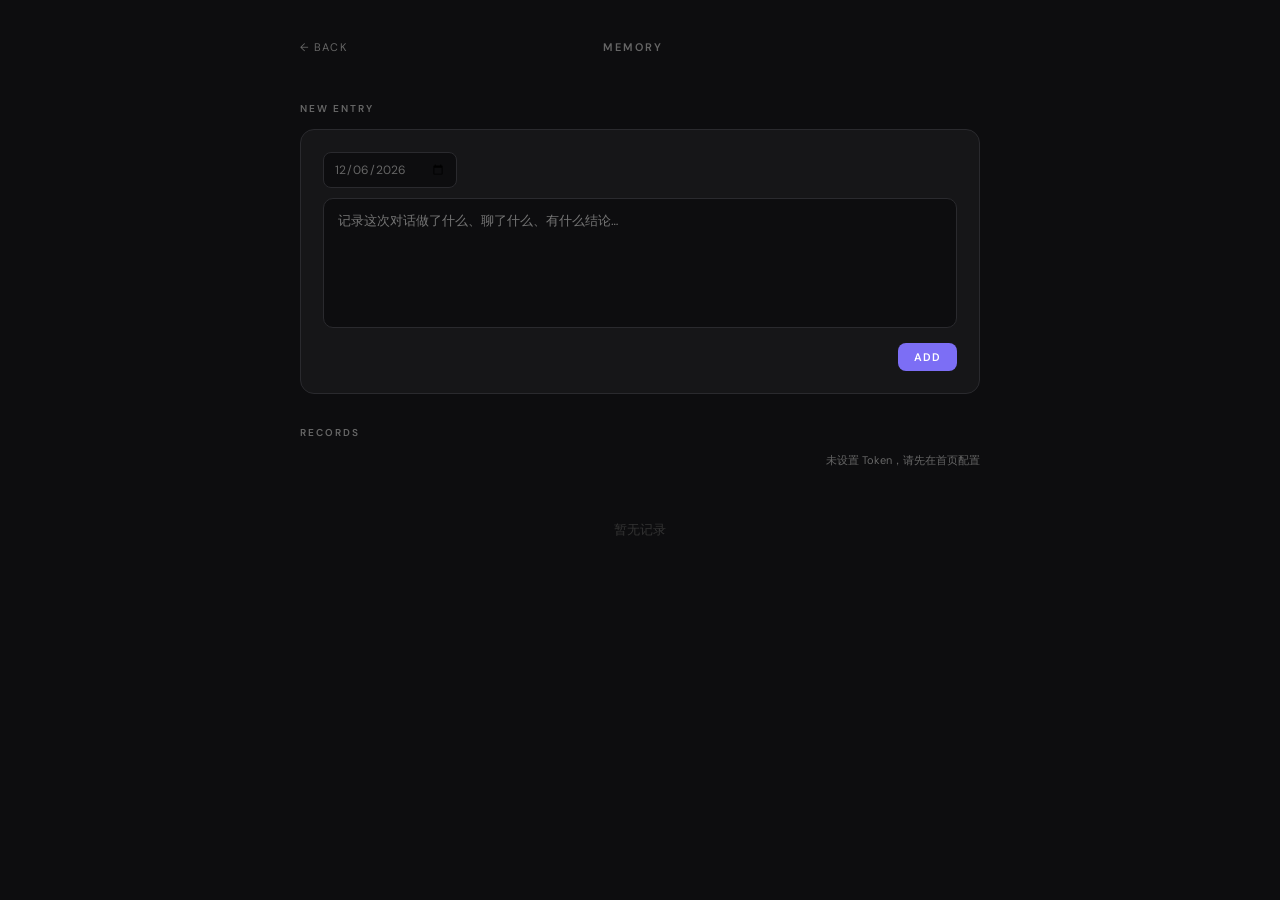
==== memory.html @ 28729602 "add memory.html" ====
<!DOCTYPE html>
<html lang="zh">
<head>
<meta charset="UTF-8">
<meta name="viewport" content="width=device-width, initial-scale=1.0">
<title>MEMORY — Context Handoff</title>
<link href="https://fonts.googleapis.com/css2?family=DM+Sans:wght@300;400;500;600&display=swap" rel="stylesheet">
<style>
  *, *::before, *::after { box-sizing: border-box; margin: 0; padding: 0; }
  :root {
    --bg: #0d0d0f; --surface: #161618; --surface2: #1e1e21;
    --border: #2a2a2e; --text: #e8e8ea; --muted: #666;
    --accent: #7c6ef5; --accent-dim: rgba(124,110,245,0.12);
    --green: #4ade80; --red: #f87171;
  }
  body { font-family: 'DM Sans', sans-serif; background: var(--bg); color: var(--text); min-height: 100vh; padding: 40px 24px; }
  .header { max-width: 680px; margin: 0 auto 48px; display: flex; justify-content: space-between; align-items: center; }
  .back { font-size: 11px; color: var(--muted); text-decoration: none; letter-spacing: 0.1em; }
  .back:hover { color: var(--text); }
  .page-title { font-size: 11px; font-weight: 600; letter-spacing: 0.18em; color: var(--muted); text-transform: uppercase; }
  .save-btn { background: var(--accent); color: #fff; border: none; border-radius: 8px; padding: 7px 16px; font-size: 11px; font-weight: 600; letter-spacing: 0.1em; text-transform: uppercase; cursor: pointer; font-family: inherit; transition: opacity 0.15s; }
  .save-btn:hover { opacity: 0.85; }
  .save-btn.success { background: var(--green); color: #000; }
  .save-btn:disabled { opacity: 0.4; cursor: not-allowed; }
  .main { max-width: 680px; margin: 0 auto; }
  .label { font-size: 10px; font-weight: 600; letter-spacing: 0.2em; color: var(--muted); text-transform: uppercase; margin-bottom: 14px; }
  .add-panel { background: var(--surface); border: 1px solid var(--border); border-radius: 14px; padding: 22px; margin-bottom: 32px; }
  .add-row { display: flex; gap: 8px; margin-bottom: 10px; align-items: center; }
  .date-input { background: var(--bg); border: 1px solid var(--border); border-radius: 8px; padding: 8px 10px; color: var(--muted); font-size: 12px; font-family: inherit; outline: none; }
  .date-input:focus { border-color: var(--accent); }
  textarea { width: 100%; background: var(--bg); border: 1px solid var(--border); border-radius: 10px; padding: 12px 14px; color: var(--text); font-size: 13px; font-family: inherit; outline: none; resize: none; line-height: 1.6; transition: border-color 0.15s; }
  textarea:focus { border-color: var(--accent); }
  .add-footer { display: flex; justify-content: flex-end; margin-top: 10px; }
  .entries { display: flex; flex-direction: column; gap: 10px; }
  .entry { background: var(--surface); border: 1px solid var(--border); border-radius: 12px; padding: 18px 20px; }
  .entry-header { display: flex; justify-content: space-between; align-items: center; margin-bottom: 10px; }
  .entry-date { font-size: 10px; font-weight: 600; letter-spacing: 0.14em; color: var(--accent); text-transform: uppercase; }
  .del-btn { background: none; border: none; color: var(--muted); font-size: 14px; cursor: pointer; padding: 0; line-height: 1; opacity: 0; transition: opacity 0.15s, color 0.15s; }
  .entry:hover .del-btn { opacity: 1; }
  .del-btn:hover { color: var(--red); }
  .entry-text { font-size: 13px; color: var(--muted); line-height: 1.7; white-space: pre-wrap; }
  .empty { font-size: 13px; color: #333; text-align: center; padding: 40px 0; }
  .sync-status { font-size: 11px; color: var(--muted); text-align: right; margin-bottom: 12px; min-height: 16px; }
</style>
</head>
<body>
<div class="header">
  <a class="back" href="index.html">← BACK</a>
  <div class="page-title">Memory</div>
  <div style="width:60px"></div>
</div>
<div class="main">
  <div class="label">New Entry</div>
  <div class="add-panel">
    <div class="add-row">
      <input class="date-input" type="date" id="entryDate">
    </div>
    <textarea id="entryText" rows="5" placeholder="记录这次对话做了什么、聊了什么、有什么结论…"></textarea>
    <div class="add-footer">
      <button class="save-btn" id="addBtn" onclick="addEntry()">ADD</button>
    </div>
  </div>

  <div class="label">Records</div>
  <div class="sync-status" id="syncStatus"></div>
  <div class="entries" id="entriesList"><div class="empty">暂无记录</div></div>
</div>

<script>
const OWNER = 'webkit1005-collab';
const REPO = 'context-handoff';
const API = 'https://api.github.com';
const PATH = 'data/memories.json';

function getToken() { return localStorage.getItem('ch_token'); }
function status(msg) { document.getElementById('syncStatus').textContent = msg; }

let memories = [];
let fileSha = null;

const today = new Date().toISOString().slice(0,10);
document.getElementById('entryDate').value = today;

async function load() {
  const t = getToken();
  if (!t) { status('未设置 Token，请先在首页配置'); return; }
  status('加载中…');
  try {
    const r = await fetch(`${API}/repos/${OWNER}/${REPO}/contents/${PATH}`, {
      headers: { Authorization: `token ${t}` }
    });
    if (r.status === 404) { memories = []; fileSha = null; status(''); render(); return; }
    if (!r.ok) throw new Error();
    const j = await r.json();
    fileSha = j.sha;
    memories = JSON.parse(atob(j.content.replace(/\n/g,'')));
    status('');
    render();
  } catch { status('加载失败'); }
}

async function persist(msg) {
  const t = getToken();
  if (!t) return false;
  const body = { message: msg, content: btoa(unescape(encodeURIComponent(JSON.stringify(memories, null, 2)))) };
  if (fileSha) body.sha = fileSha;
  const r = await fetch(`${API}/repos/${OWNER}/${REPO}/contents/${PATH}`, {
    method: 'PUT',
    headers: { Authorization: `token ${t}`, 'Content-Type': 'application/json' },
    body: JSON.stringify(body)
  });
  if (r.ok) { const j = await r.json(); fileSha = j.content.sha; return true; }
  return false;
}

async function addEntry() {
  const text = document.getElementById('entryText').value.trim();
  const date = document.getElementById('entryDate').value;
  if (!text) return;
  const btn = document.getElementById('addBtn');
  btn.disabled = true; btn.textContent = '…';
  memories.unshift({ id: Date.now(), date, summary: text });
  status('保存中…');
  const ok = await persist('add memory entry');
  if (ok) {
    document.getElementById('entryText').value = '';
    document.getElementById('entryDate').value = today;
    status('');
    btn.textContent = 'ADDED'; btn.classList.add('success');
    setTimeout(() => { btn.textContent = 'ADD'; btn.classList.remove('success'); btn.disabled = false; }, 1200);
    render();
  } else {
    memories.shift();
    status('保存失败');
    btn.textContent = 'ADD'; btn.disabled = false;
  }
}

async function deleteEntry(id) {
  const idx = memories.findIndex(m => m.id === id);
  if (idx === -1) return;
  const removed = memories.splice(idx, 1)[0];
  status('删除中…');
  const ok = await persist('delete memory entry');
  if (ok) { status(''); render(); }
  else { memories.splice(idx, 0, removed); status('删除失败'); render(); }
}

function render() {
  const el = document.getElementById('entriesList');
  if (!memories.length) { el.innerHTML = '<div class="empty">暂无记录</div>'; return; }
  el.innerHTML = memories.map(m => `
    <div class="entry">
      <div class="entry-header">
        <div class="entry-date">${m.date}</div>
        <button class="del-btn" onclick="deleteEntry(${m.id})">×</button>
      </div>
      <div class="entry-text">${m.summary.replace(/</g,'&lt;')}</div>
    </div>`).join('');
}

load();
</script>
</body>
</html>
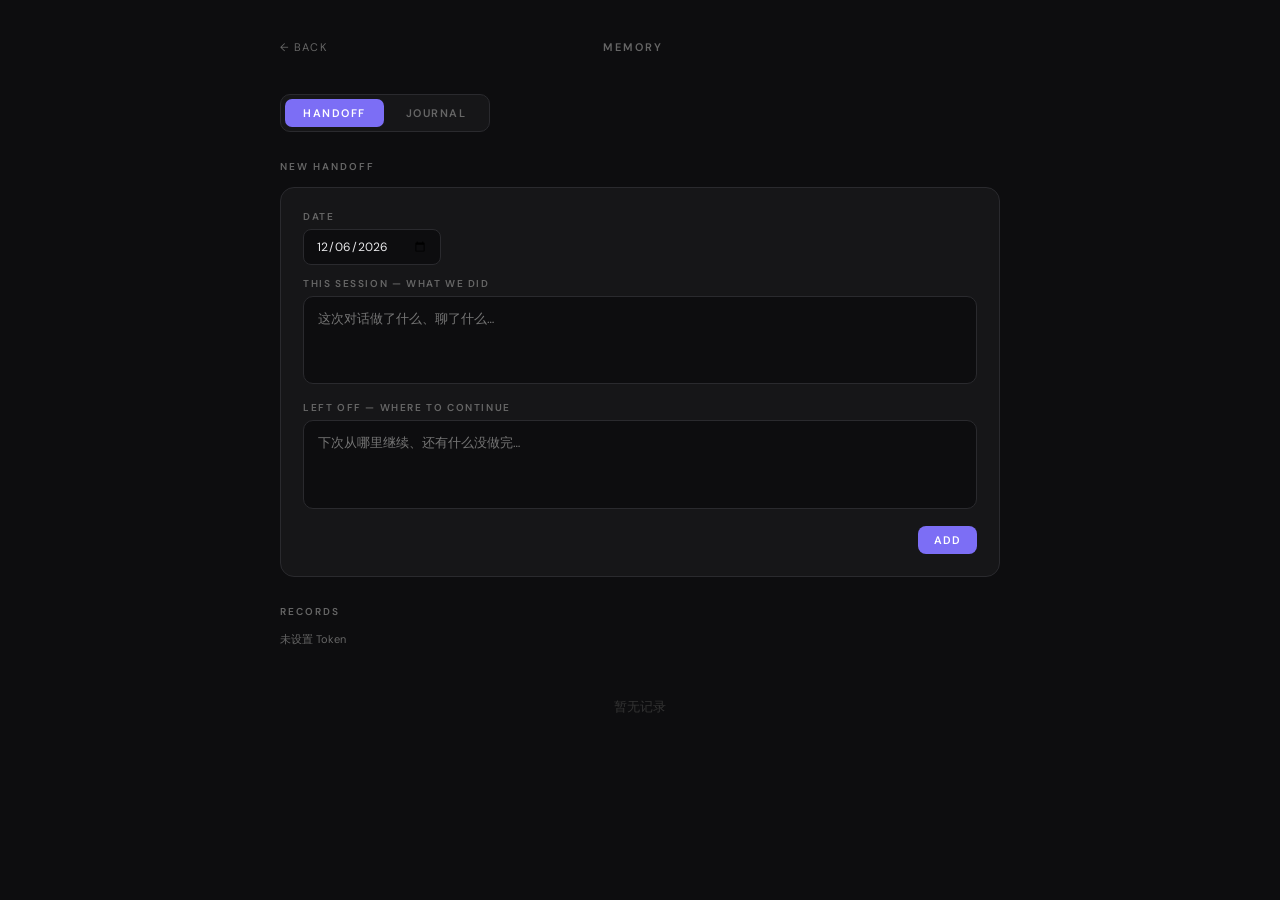
==== commit 6daa5890: "update memory.html: handoff + journal tabs" ====
--- a/memory.html
+++ b/memory.html
@@ -14,33 +14,47 @@
     --green: #4ade80; --red: #f87171;
   }
   body { font-family: 'DM Sans', sans-serif; background: var(--bg); color: var(--text); min-height: 100vh; padding: 40px 24px; }
-  .header { max-width: 680px; margin: 0 auto 48px; display: flex; justify-content: space-between; align-items: center; }
+  .header { max-width: 720px; margin: 0 auto 40px; display: flex; justify-content: space-between; align-items: center; }
   .back { font-size: 11px; color: var(--muted); text-decoration: none; letter-spacing: 0.1em; }
   .back:hover { color: var(--text); }
   .page-title { font-size: 11px; font-weight: 600; letter-spacing: 0.18em; color: var(--muted); text-transform: uppercase; }
-  .save-btn { background: var(--accent); color: #fff; border: none; border-radius: 8px; padding: 7px 16px; font-size: 11px; font-weight: 600; letter-spacing: 0.1em; text-transform: uppercase; cursor: pointer; font-family: inherit; transition: opacity 0.15s; }
-  .save-btn:hover { opacity: 0.85; }
-  .save-btn.success { background: var(--green); color: #000; }
-  .save-btn:disabled { opacity: 0.4; cursor: not-allowed; }
-  .main { max-width: 680px; margin: 0 auto; }
+  .main { max-width: 720px; margin: 0 auto; }
+
+  .tabs { display: flex; gap: 4px; margin-bottom: 28px; background: var(--surface); border: 1px solid var(--border); border-radius: 10px; padding: 4px; width: fit-content; }
+  .tab-btn { font-size: 11px; font-weight: 600; letter-spacing: 0.14em; text-transform: uppercase; padding: 7px 18px; border-radius: 7px; border: none; background: transparent; color: var(--muted); cursor: pointer; font-family: inherit; transition: all 0.15s; }
+  .tab-btn.active { background: var(--accent); color: #fff; }
+  .tab-btn:not(.active):hover { color: var(--text); }
+
+  .tab-panel { display: none; }
+  .tab-panel.active { display: block; }
+
   .label { font-size: 10px; font-weight: 600; letter-spacing: 0.2em; color: var(--muted); text-transform: uppercase; margin-bottom: 14px; }
-  .add-panel { background: var(--surface); border: 1px solid var(--border); border-radius: 14px; padding: 22px; margin-bottom: 32px; }
-  .add-row { display: flex; gap: 8px; margin-bottom: 10px; align-items: center; }
-  .date-input { background: var(--bg); border: 1px solid var(--border); border-radius: 8px; padding: 8px 10px; color: var(--muted); font-size: 12px; font-family: inherit; outline: none; }
-  .date-input:focus { border-color: var(--accent); }
+  .add-panel { background: var(--surface); border: 1px solid var(--border); border-radius: 14px; padding: 22px; margin-bottom: 28px; }
+  .field { margin-bottom: 12px; }
+  .field-label { font-size: 10px; font-weight: 600; letter-spacing: 0.16em; text-transform: uppercase; color: var(--muted); margin-bottom: 6px; display: block; }
+  input[type=date], input[type=text] { background: var(--bg); border: 1px solid var(--border); border-radius: 8px; padding: 8px 12px; color: var(--text); font-size: 12px; font-family: inherit; outline: none; transition: border-color 0.15s; }
+  input[type=date]:focus, input[type=text]:focus { border-color: var(--accent); }
   textarea { width: 100%; background: var(--bg); border: 1px solid var(--border); border-radius: 10px; padding: 12px 14px; color: var(--text); font-size: 13px; font-family: inherit; outline: none; resize: none; line-height: 1.6; transition: border-color 0.15s; }
   textarea:focus { border-color: var(--accent); }
-  .add-footer { display: flex; justify-content: flex-end; margin-top: 10px; }
+  .add-footer { display: flex; justify-content: flex-end; margin-top: 12px; }
+  .btn { background: var(--accent); color: #fff; border: none; border-radius: 8px; padding: 7px 16px; font-size: 11px; font-weight: 600; letter-spacing: 0.1em; text-transform: uppercase; cursor: pointer; font-family: inherit; transition: opacity 0.15s; }
+  .btn:hover { opacity: 0.85; }
+  .btn.success { background: var(--green); color: #000; }
+  .btn:disabled { opacity: 0.4; cursor: not-allowed; }
+
   .entries { display: flex; flex-direction: column; gap: 10px; }
   .entry { background: var(--surface); border: 1px solid var(--border); border-radius: 12px; padding: 18px 20px; }
-  .entry-header { display: flex; justify-content: space-between; align-items: center; margin-bottom: 10px; }
+  .entry-header { display: flex; justify-content: space-between; align-items: flex-start; margin-bottom: 10px; }
+  .entry-meta { display: flex; flex-direction: column; gap: 3px; }
   .entry-date { font-size: 10px; font-weight: 600; letter-spacing: 0.14em; color: var(--accent); text-transform: uppercase; }
-  .del-btn { background: none; border: none; color: var(--muted); font-size: 14px; cursor: pointer; padding: 0; line-height: 1; opacity: 0; transition: opacity 0.15s, color 0.15s; }
+  .entry-title { font-size: 12px; color: var(--text); margin-top: 2px; }
+  .del-btn { background: none; border: none; color: var(--muted); font-size: 14px; cursor: pointer; padding: 0; opacity: 0; transition: opacity 0.15s, color 0.15s; flex-shrink: 0; }
   .entry:hover .del-btn { opacity: 1; }
   .del-btn:hover { color: var(--red); }
   .entry-text { font-size: 13px; color: var(--muted); line-height: 1.7; white-space: pre-wrap; }
+  .entry-section { font-size: 10px; font-weight: 600; letter-spacing: 0.14em; color: var(--muted); text-transform: uppercase; margin-bottom: 4px; margin-top: 10px; }
   .empty { font-size: 13px; color: #333; text-align: center; padding: 40px 0; }
-  .sync-status { font-size: 11px; color: var(--muted); text-align: right; margin-bottom: 12px; min-height: 16px; }
+  .sync-status { font-size: 11px; color: var(--muted); margin-bottom: 10px; min-height: 16px; }
 </style>
 </head>
 <body>
@@ -50,113 +64,174 @@
   <div style="width:60px"></div>
 </div>
 <div class="main">
-  <div class="label">New Entry</div>
-  <div class="add-panel">
-    <div class="add-row">
-      <input class="date-input" type="date" id="entryDate">
+  <div class="tabs">
+    <button class="tab-btn active" onclick="switchTab('handoff')">HANDOFF</button>
+    <button class="tab-btn" onclick="switchTab('journal')">JOURNAL</button>
+  </div>
+
+  <!-- HANDOFF TAB -->
+  <div class="tab-panel active" id="tab-handoff">
+    <div class="label">New Handoff</div>
+    <div class="add-panel">
+      <div class="field">
+        <label class="field-label">Date</label>
+        <input type="date" id="h-date">
+      </div>
+      <div class="field">
+        <label class="field-label">This session — what we did</label>
+        <textarea id="h-did" rows="3" placeholder="这次对话做了什么、聊了什么…"></textarea>
+      </div>
+      <div class="field">
+        <label class="field-label">Left off — where to continue</label>
+        <textarea id="h-next" rows="3" placeholder="下次从哪里继续、还有什么没做完…"></textarea>
+      </div>
+      <div class="add-footer">
+        <button class="btn" id="h-add-btn" onclick="addHandoff()">ADD</button>
+      </div>
     </div>
-    <textarea id="entryText" rows="5" placeholder="记录这次对话做了什么、聊了什么、有什么结论…"></textarea>
-    <div class="add-footer">
-      <button class="save-btn" id="addBtn" onclick="addEntry()">ADD</button>
+    <div class="label">Records</div>
+    <div class="sync-status" id="h-status"></div>
+    <div class="entries" id="handoff-list"><div class="empty">暂无记录</div></div>
+  </div>
+
+  <!-- JOURNAL TAB -->
+  <div class="tab-panel" id="tab-journal">
+    <div class="label">New Entry</div>
+    <div class="add-panel">
+      <div class="field">
+        <label class="field-label">Date</label>
+        <input type="date" id="j-date">
+      </div>
+      <div class="field">
+        <label class="field-label">Content</label>
+        <textarea id="j-text" rows="6" placeholder="今天发生了什么、想记录什么…"></textarea>
+      </div>
+      <div class="add-footer">
+        <button class="btn" id="j-add-btn" onclick="addJournal()">ADD</button>
+      </div>
     </div>
+    <div class="label">Records</div>
+    <div class="sync-status" id="j-status"></div>
+    <div class="entries" id="journal-list"><div class="empty">暂无记录</div></div>
   </div>
-
-  <div class="label">Records</div>
-  <div class="sync-status" id="syncStatus"></div>
-  <div class="entries" id="entriesList"><div class="empty">暂无记录</div></div>
 </div>
 
 <script>
-const OWNER = 'webkit1005-collab';
-const REPO = 'context-handoff';
-const API = 'https://api.github.com';
+const OWNER = 'webkit1005-collab', REPO = 'context-handoff', API = 'https://api.github.com';
 const PATH = 'data/memories.json';
-
 function getToken() { return localStorage.getItem('ch_token'); }
-function status(msg) { document.getElementById('syncStatus').textContent = msg; }
-
-let memories = [];
+
+let data = { handoffs: [], journal: [] };
 let fileSha = null;
 
 const today = new Date().toISOString().slice(0,10);
-document.getElementById('entryDate').value = today;
+document.getElementById('h-date').value = today;
+document.getElementById('j-date').value = today;
+
+function switchTab(name) {
+  document.querySelectorAll('.tab-btn').forEach((b,i) => b.classList.toggle('active', ['handoff','journal'][i] === name));
+  document.querySelectorAll('.tab-panel').forEach(p => p.classList.toggle('active', p.id === 'tab-'+name));
+}
+
+function setStatus(id, msg) { document.getElementById(id).textContent = msg; }
 
 async function load() {
   const t = getToken();
-  if (!t) { status('未设置 Token，请先在首页配置'); return; }
-  status('加载中…');
+  if (!t) { setStatus('h-status','未设置 Token'); setStatus('j-status','未设置 Token'); return; }
+  setStatus('h-status','加载中…');
   try {
-    const r = await fetch(`${API}/repos/${OWNER}/${REPO}/contents/${PATH}`, {
-      headers: { Authorization: `token ${t}` }
-    });
-    if (r.status === 404) { memories = []; fileSha = null; status(''); render(); return; }
+    const r = await fetch(`${API}/repos/${OWNER}/${REPO}/contents/${PATH}`, { headers: { Authorization: `token ${t}` } });
+    if (r.status === 404) { data = { handoffs: [], journal: [] }; fileSha = null; setStatus('h-status',''); render(); return; }
     if (!r.ok) throw new Error();
     const j = await r.json();
     fileSha = j.sha;
-    memories = JSON.parse(atob(j.content.replace(/\n/g,'')));
-    status('');
+    const parsed = JSON.parse(atob(j.content.replace(/\n/g,'')));
+    data = { handoffs: parsed.handoffs || [], journal: parsed.journal || [] };
+    setStatus('h-status',''); setStatus('j-status','');
     render();
-  } catch { status('加载失败'); }
+  } catch { setStatus('h-status','加载失败'); }
 }
 
 async function persist(msg) {
-  const t = getToken();
-  if (!t) return false;
-  const body = { message: msg, content: btoa(unescape(encodeURIComponent(JSON.stringify(memories, null, 2)))) };
+  const t = getToken(); if (!t) return false;
+  const body = { message: msg, content: btoa(unescape(encodeURIComponent(JSON.stringify(data, null, 2)))) };
   if (fileSha) body.sha = fileSha;
   const r = await fetch(`${API}/repos/${OWNER}/${REPO}/contents/${PATH}`, {
-    method: 'PUT',
-    headers: { Authorization: `token ${t}`, 'Content-Type': 'application/json' },
-    body: JSON.stringify(body)
+    method: 'PUT', headers: { Authorization: `token ${t}`, 'Content-Type': 'application/json' }, body: JSON.stringify(body)
   });
   if (r.ok) { const j = await r.json(); fileSha = j.content.sha; return true; }
   return false;
 }
 
-async function addEntry() {
-  const text = document.getElementById('entryText').value.trim();
-  const date = document.getElementById('entryDate').value;
-  if (!text) return;
-  const btn = document.getElementById('addBtn');
+async function addHandoff() {
+  const did = document.getElementById('h-did').value.trim();
+  const next = document.getElementById('h-next').value.trim();
+  const date = document.getElementById('h-date').value;
+  if (!did && !next) return;
+  const btn = document.getElementById('h-add-btn');
   btn.disabled = true; btn.textContent = '…';
-  memories.unshift({ id: Date.now(), date, summary: text });
-  status('保存中…');
-  const ok = await persist('add memory entry');
+  data.handoffs.unshift({ id: Date.now(), date, did, next });
+  setStatus('h-status','保存中…');
+  const ok = await persist('add handoff');
   if (ok) {
-    document.getElementById('entryText').value = '';
-    document.getElementById('entryDate').value = today;
-    status('');
+    document.getElementById('h-did').value = '';
+    document.getElementById('h-next').value = '';
+    setStatus('h-status','');
     btn.textContent = 'ADDED'; btn.classList.add('success');
     setTimeout(() => { btn.textContent = 'ADD'; btn.classList.remove('success'); btn.disabled = false; }, 1200);
     render();
-  } else {
-    memories.shift();
-    status('保存失败');
-    btn.textContent = 'ADD'; btn.disabled = false;
-  }
-}
-
-async function deleteEntry(id) {
-  const idx = memories.findIndex(m => m.id === id);
+  } else { data.handoffs.shift(); setStatus('h-status','保存失败'); btn.textContent = 'ADD'; btn.disabled = false; }
+}
+
+async function addJournal() {
+  const text = document.getElementById('j-text').value.trim();
+  const date = document.getElementById('j-date').value;
+  if (!text) return;
+  const btn = document.getElementById('j-add-btn');
+  btn.disabled = true; btn.textContent = '…';
+  data.journal.unshift({ id: Date.now(), date, text });
+  setStatus('j-status','保存中…');
+  const ok = await persist('add journal entry');
+  if (ok) {
+    document.getElementById('j-text').value = '';
+    setStatus('j-status','');
+    btn.textContent = 'ADDED'; btn.classList.add('success');
+    setTimeout(() => { btn.textContent = 'ADD'; btn.classList.remove('success'); btn.disabled = false; }, 1200);
+    render();
+  } else { data.journal.shift(); setStatus('j-status','保存失败'); btn.textContent = 'ADD'; btn.disabled = false; }
+}
+
+async function delEntry(type, id) {
+  const arr = data[type];
+  const idx = arr.findIndex(x => x.id === id);
   if (idx === -1) return;
-  const removed = memories.splice(idx, 1)[0];
-  status('删除中…');
-  const ok = await persist('delete memory entry');
-  if (ok) { status(''); render(); }
-  else { memories.splice(idx, 0, removed); status('删除失败'); render(); }
+  const removed = arr.splice(idx, 1)[0];
+  const ok = await persist('delete entry');
+  if (!ok) { arr.splice(idx, 0, removed); }
+  render();
 }
 
 function render() {
-  const el = document.getElementById('entriesList');
-  if (!memories.length) { el.innerHTML = '<div class="empty">暂无记录</div>'; return; }
-  el.innerHTML = memories.map(m => `
+  const hl = document.getElementById('handoff-list');
+  hl.innerHTML = data.handoffs.length ? data.handoffs.map(h => `
     <div class="entry">
       <div class="entry-header">
-        <div class="entry-date">${m.date}</div>
-        <button class="del-btn" onclick="deleteEntry(${m.id})">×</button>
-      </div>
-      <div class="entry-text">${m.summary.replace(/</g,'&lt;')}</div>
-    </div>`).join('');
+        <div class="entry-meta"><div class="entry-date">${h.date}</div></div>
+        <button class="del-btn" onclick="delEntry('handoffs',${h.id})">×</button>
+      </div>
+      ${h.did ? `<div class="entry-section">This session</div><div class="entry-text">${h.did.replace(/</g,'&lt;')}</div>` : ''}
+      ${h.next ? `<div class="entry-section">Left off</div><div class="entry-text">${h.next.replace(/</g,'&lt;')}</div>` : ''}
+    </div>`).join('') : '<div class="empty">暂无记录</div>';
+
+  const jl = document.getElementById('journal-list');
+  jl.innerHTML = data.journal.length ? data.journal.map(j => `
+    <div class="entry">
+      <div class="entry-header">
+        <div class="entry-meta"><div class="entry-date">${j.date}</div></div>
+        <button class="del-btn" onclick="delEntry('journal',${j.id})">×</button>
+      </div>
+      <div class="entry-text">${j.text.replace(/</g,'&lt;')}</div>
+    </div>`).join('') : '<div class="empty">暂无记录</div>';
 }
 
 load();
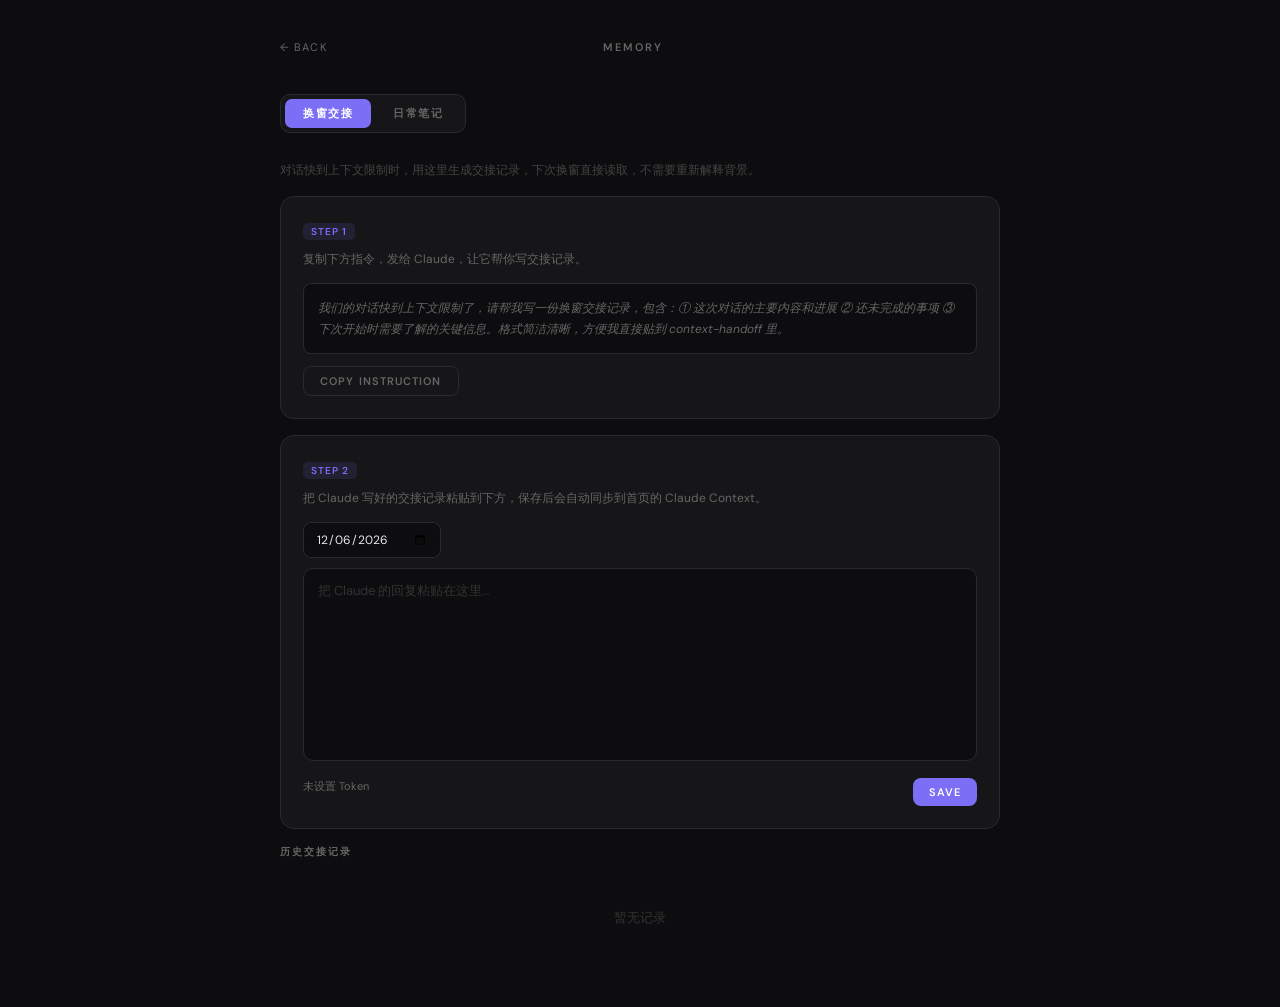
==== commit ada9d89a: "update memory: handoff redesign, chinese labels, journal note" ====
--- a/memory.html
+++ b/memory.html
@@ -11,7 +11,7 @@
     --bg: #0d0d0f; --surface: #161618; --surface2: #1e1e21;
     --border: #2a2a2e; --text: #e8e8ea; --muted: #666;
     --accent: #7c6ef5; --accent-dim: rgba(124,110,245,0.12);
-    --green: #4ade80; --red: #f87171;
+    --green: #4ade80; --red: #f87171; --amber: #fbbf24;
   }
   body { font-family: 'DM Sans', sans-serif; background: var(--bg); color: var(--text); min-height: 100vh; padding: 40px 24px; }
   .header { max-width: 720px; margin: 0 auto 40px; display: flex; justify-content: space-between; align-items: center; }
@@ -24,37 +24,43 @@
   .tab-btn { font-size: 11px; font-weight: 600; letter-spacing: 0.14em; text-transform: uppercase; padding: 7px 18px; border-radius: 7px; border: none; background: transparent; color: var(--muted); cursor: pointer; font-family: inherit; transition: all 0.15s; }
   .tab-btn.active { background: var(--accent); color: #fff; }
   .tab-btn:not(.active):hover { color: var(--text); }
-
   .tab-panel { display: none; }
   .tab-panel.active { display: block; }
 
-  .label { font-size: 10px; font-weight: 600; letter-spacing: 0.2em; color: var(--muted); text-transform: uppercase; margin-bottom: 14px; }
-  .add-panel { background: var(--surface); border: 1px solid var(--border); border-radius: 14px; padding: 22px; margin-bottom: 28px; }
-  .field { margin-bottom: 12px; }
-  .field-label { font-size: 10px; font-weight: 600; letter-spacing: 0.16em; text-transform: uppercase; color: var(--muted); margin-bottom: 6px; display: block; }
-  input[type=date], input[type=text] { background: var(--bg); border: 1px solid var(--border); border-radius: 8px; padding: 8px 12px; color: var(--text); font-size: 12px; font-family: inherit; outline: none; transition: border-color 0.15s; }
-  input[type=date]:focus, input[type=text]:focus { border-color: var(--accent); }
+  .section-label { font-size: 10px; font-weight: 600; letter-spacing: 0.2em; color: var(--muted); text-transform: uppercase; margin-bottom: 8px; }
+  .section-hint { font-size: 12px; color: #444; line-height: 1.6; margin-bottom: 16px; }
+  .panel { background: var(--surface); border: 1px solid var(--border); border-radius: 14px; padding: 22px; margin-bottom: 16px; }
+  .step-num { display: inline-block; font-size: 10px; font-weight: 600; letter-spacing: 0.1em; color: var(--accent); background: var(--accent-dim); border-radius: 5px; padding: 2px 8px; margin-bottom: 10px; }
+  .step-desc { font-size: 12px; color: var(--muted); line-height: 1.6; margin-bottom: 14px; }
+
+  .copy-template { background: var(--bg); border: 1px solid var(--border); border-radius: 8px; padding: 14px; font-size: 12px; color: var(--muted); line-height: 1.7; margin-bottom: 12px; font-style: italic; }
+  input[type=date] { background: var(--bg); border: 1px solid var(--border); border-radius: 8px; padding: 8px 12px; color: var(--text); font-size: 12px; font-family: inherit; outline: none; transition: border-color 0.15s; margin-bottom: 10px; }
+  input[type=date]:focus { border-color: var(--accent); }
   textarea { width: 100%; background: var(--bg); border: 1px solid var(--border); border-radius: 10px; padding: 12px 14px; color: var(--text); font-size: 13px; font-family: inherit; outline: none; resize: none; line-height: 1.6; transition: border-color 0.15s; }
   textarea:focus { border-color: var(--accent); }
-  .add-footer { display: flex; justify-content: flex-end; margin-top: 12px; }
+  textarea::placeholder { color: #333; }
+  .row { display: flex; justify-content: space-between; align-items: center; margin-top: 12px; }
   .btn { background: var(--accent); color: #fff; border: none; border-radius: 8px; padding: 7px 16px; font-size: 11px; font-weight: 600; letter-spacing: 0.1em; text-transform: uppercase; cursor: pointer; font-family: inherit; transition: opacity 0.15s; }
   .btn:hover { opacity: 0.85; }
   .btn.success { background: var(--green); color: #000; }
   .btn:disabled { opacity: 0.4; cursor: not-allowed; }
-
+  .btn-ghost { background: transparent; border: 1px solid var(--border); color: var(--muted); border-radius: 8px; padding: 7px 16px; font-size: 11px; font-weight: 600; letter-spacing: 0.1em; text-transform: uppercase; cursor: pointer; font-family: inherit; transition: all 0.15s; }
+  .btn-ghost:hover { border-color: var(--accent); color: var(--accent); }
+  .btn-ghost.copied { background: var(--green); border-color: var(--green); color: #000; }
+
+  .note-box { background: rgba(251,191,36,0.05); border: 1px solid rgba(251,191,36,0.15); border-radius: 10px; padding: 12px 16px; font-size: 12px; color: #888; line-height: 1.6; margin-bottom: 20px; }
+
+  .records-label { font-size: 10px; font-weight: 600; letter-spacing: 0.2em; color: var(--muted); text-transform: uppercase; margin-bottom: 10px; }
+  .sync-status { font-size: 11px; color: var(--muted); margin-bottom: 10px; min-height: 16px; }
   .entries { display: flex; flex-direction: column; gap: 10px; }
   .entry { background: var(--surface); border: 1px solid var(--border); border-radius: 12px; padding: 18px 20px; }
-  .entry-header { display: flex; justify-content: space-between; align-items: flex-start; margin-bottom: 10px; }
-  .entry-meta { display: flex; flex-direction: column; gap: 3px; }
+  .entry-header { display: flex; justify-content: space-between; align-items: center; margin-bottom: 10px; }
   .entry-date { font-size: 10px; font-weight: 600; letter-spacing: 0.14em; color: var(--accent); text-transform: uppercase; }
-  .entry-title { font-size: 12px; color: var(--text); margin-top: 2px; }
-  .del-btn { background: none; border: none; color: var(--muted); font-size: 14px; cursor: pointer; padding: 0; opacity: 0; transition: opacity 0.15s, color 0.15s; flex-shrink: 0; }
+  .del-btn { background: none; border: none; color: var(--muted); font-size: 14px; cursor: pointer; padding: 0; opacity: 0; transition: opacity 0.15s, color 0.15s; }
   .entry:hover .del-btn { opacity: 1; }
   .del-btn:hover { color: var(--red); }
   .entry-text { font-size: 13px; color: var(--muted); line-height: 1.7; white-space: pre-wrap; }
-  .entry-section { font-size: 10px; font-weight: 600; letter-spacing: 0.14em; color: var(--muted); text-transform: uppercase; margin-bottom: 4px; margin-top: 10px; }
   .empty { font-size: 13px; color: #333; text-align: center; padding: 40px 0; }
-  .sync-status { font-size: 11px; color: var(--muted); margin-bottom: 10px; min-height: 16px; }
 </style>
 </head>
 <body>
@@ -65,53 +71,51 @@
 </div>
 <div class="main">
   <div class="tabs">
-    <button class="tab-btn active" onclick="switchTab('handoff')">HANDOFF</button>
-    <button class="tab-btn" onclick="switchTab('journal')">JOURNAL</button>
+    <button class="tab-btn active" onclick="switchTab('handoff')">换窗交接</button>
+    <button class="tab-btn" onclick="switchTab('journal')">日常笔记</button>
   </div>
 
   <!-- HANDOFF TAB -->
   <div class="tab-panel active" id="tab-handoff">
-    <div class="label">New Handoff</div>
-    <div class="add-panel">
-      <div class="field">
-        <label class="field-label">Date</label>
-        <input type="date" id="h-date">
-      </div>
-      <div class="field">
-        <label class="field-label">This session — what we did</label>
-        <textarea id="h-did" rows="3" placeholder="这次对话做了什么、聊了什么…"></textarea>
-      </div>
-      <div class="field">
-        <label class="field-label">Left off — where to continue</label>
-        <textarea id="h-next" rows="3" placeholder="下次从哪里继续、还有什么没做完…"></textarea>
-      </div>
-      <div class="add-footer">
-        <button class="btn" id="h-add-btn" onclick="addHandoff()">ADD</button>
+    <div class="section-hint">对话快到上下文限制时，用这里生成交接记录，下次换窗直接读取，不需要重新解释背景。</div>
+
+    <div class="panel">
+      <div class="step-num">STEP 1</div>
+      <div class="step-desc">复制下方指令，发给 Claude，让它帮你写交接记录。</div>
+      <div class="copy-template" id="handoff-template">我们的对话快到上下文限制了，请帮我写一份换窗交接记录，包含：① 这次对话的主要内容和进展 ② 还未完成的事项 ③ 下次开始时需要了解的关键信息。格式简洁清晰，方便我直接贴到 context-handoff 里。</div>
+      <button class="btn-ghost" id="copyTplBtn" onclick="copyTemplate()">COPY INSTRUCTION</button>
+    </div>
+
+    <div class="panel">
+      <div class="step-num">STEP 2</div>
+      <div class="step-desc">把 Claude 写好的交接记录粘贴到下方，保存后会自动同步到首页的 Claude Context。</div>
+      <input type="date" id="h-date">
+      <textarea id="h-content" rows="8" placeholder="把 Claude 的回复粘贴在这里…"></textarea>
+      <div class="row">
+        <div class="sync-status" id="h-status"></div>
+        <button class="btn" id="h-save-btn" onclick="addHandoff()">SAVE</button>
       </div>
     </div>
-    <div class="label">Records</div>
-    <div class="sync-status" id="h-status"></div>
+
+    <div class="records-label">历史交接记录</div>
     <div class="entries" id="handoff-list"><div class="empty">暂无记录</div></div>
   </div>
 
   <!-- JOURNAL TAB -->
   <div class="tab-panel" id="tab-journal">
-    <div class="label">New Entry</div>
-    <div class="add-panel">
-      <div class="field">
-        <label class="field-label">Date</label>
-        <input type="date" id="j-date">
-      </div>
-      <div class="field">
-        <label class="field-label">Content</label>
-        <textarea id="j-text" rows="6" placeholder="今天发生了什么、想记录什么…"></textarea>
-      </div>
-      <div class="add-footer">
-        <button class="btn" id="j-add-btn" onclick="addJournal()">ADD</button>
+    <div class="section-hint">用来记录你自己想留存的日常内容，和 Claude 无关，不会出现在首页的 Claude Context 里。</div>
+    <div class="note-box">和 Ombre Brain 的 Grow（写日记）有什么区别？<br>Grow 存的是给克看的记忆，存在 Ombre Brain 里；这里的笔记是你自己的，存在 GitHub 里，只有你能看。</div>
+
+    <div class="panel">
+      <input type="date" id="j-date">
+      <textarea id="j-text" rows="6" placeholder="今天发生了什么、想记录什么…"></textarea>
+      <div class="row">
+        <div class="sync-status" id="j-status"></div>
+        <button class="btn" id="j-save-btn" onclick="addJournal()">SAVE</button>
       </div>
     </div>
-    <div class="label">Records</div>
-    <div class="sync-status" id="j-status"></div>
+
+    <div class="records-label">历史笔记</div>
     <div class="entries" id="journal-list"><div class="empty">暂无记录</div></div>
   </div>
 </div>
@@ -120,6 +124,7 @@
 const OWNER = 'webkit1005-collab', REPO = 'context-handoff', API = 'https://api.github.com';
 const PATH = 'data/memories.json';
 function getToken() { return localStorage.getItem('ch_token'); }
+function setStatus(id, msg) { document.getElementById(id).textContent = msg; }
 
 let data = { handoffs: [], journal: [] };
 let fileSha = null;
@@ -133,21 +138,23 @@
   document.querySelectorAll('.tab-panel').forEach(p => p.classList.toggle('active', p.id === 'tab-'+name));
 }
 
-function setStatus(id, msg) { document.getElementById(id).textContent = msg; }
+function copyTemplate() {
+  const text = document.getElementById('handoff-template').textContent;
+  navigator.clipboard.writeText(text);
+  const btn = document.getElementById('copyTplBtn');
+  btn.textContent = 'COPIED'; btn.classList.add('copied');
+  setTimeout(() => { btn.textContent = 'COPY INSTRUCTION'; btn.classList.remove('copied'); }, 1400);
+}
 
 async function load() {
-  const t = getToken();
-  if (!t) { setStatus('h-status','未设置 Token'); setStatus('j-status','未设置 Token'); return; }
-  setStatus('h-status','加载中…');
+  const t = getToken(); if (!t) { setStatus('h-status','未设置 Token'); return; }
   try {
     const r = await fetch(`${API}/repos/${OWNER}/${REPO}/contents/${PATH}`, { headers: { Authorization: `token ${t}` } });
-    if (r.status === 404) { data = { handoffs: [], journal: [] }; fileSha = null; setStatus('h-status',''); render(); return; }
+    if (r.status === 404) { data = { handoffs: [], journal: [] }; fileSha = null; render(); return; }
     if (!r.ok) throw new Error();
-    const j = await r.json();
-    fileSha = j.sha;
+    const j = await r.json(); fileSha = j.sha;
     const parsed = JSON.parse(atob(j.content.replace(/\n/g,'')));
     data = { handoffs: parsed.handoffs || [], journal: parsed.journal || [] };
-    setStatus('h-status',''); setStatus('j-status','');
     render();
   } catch { setStatus('h-status','加载失败'); }
 }
@@ -164,41 +171,39 @@
 }
 
 async function addHandoff() {
-  const did = document.getElementById('h-did').value.trim();
-  const next = document.getElementById('h-next').value.trim();
+  const content = document.getElementById('h-content').value.trim();
   const date = document.getElementById('h-date').value;
-  if (!did && !next) return;
-  const btn = document.getElementById('h-add-btn');
+  if (!content) return;
+  const btn = document.getElementById('h-save-btn');
   btn.disabled = true; btn.textContent = '…';
-  data.handoffs.unshift({ id: Date.now(), date, did, next });
+  data.handoffs.unshift({ id: Date.now(), date, content });
   setStatus('h-status','保存中…');
   const ok = await persist('add handoff');
   if (ok) {
-    document.getElementById('h-did').value = '';
-    document.getElementById('h-next').value = '';
+    document.getElementById('h-content').value = '';
     setStatus('h-status','');
-    btn.textContent = 'ADDED'; btn.classList.add('success');
-    setTimeout(() => { btn.textContent = 'ADD'; btn.classList.remove('success'); btn.disabled = false; }, 1200);
+    btn.textContent = 'SAVED'; btn.classList.add('success');
+    setTimeout(() => { btn.textContent = 'SAVE'; btn.classList.remove('success'); btn.disabled = false; }, 1200);
     render();
-  } else { data.handoffs.shift(); setStatus('h-status','保存失败'); btn.textContent = 'ADD'; btn.disabled = false; }
+  } else { data.handoffs.shift(); setStatus('h-status','保存失败'); btn.textContent = 'SAVE'; btn.disabled = false; }
 }
 
 async function addJournal() {
   const text = document.getElementById('j-text').value.trim();
   const date = document.getElementById('j-date').value;
   if (!text) return;
-  const btn = document.getElementById('j-add-btn');
+  const btn = document.getElementById('j-save-btn');
   btn.disabled = true; btn.textContent = '…';
   data.journal.unshift({ id: Date.now(), date, text });
   setStatus('j-status','保存中…');
-  const ok = await persist('add journal entry');
+  const ok = await persist('add journal');
   if (ok) {
     document.getElementById('j-text').value = '';
     setStatus('j-status','');
-    btn.textContent = 'ADDED'; btn.classList.add('success');
-    setTimeout(() => { btn.textContent = 'ADD'; btn.classList.remove('success'); btn.disabled = false; }, 1200);
+    btn.textContent = 'SAVED'; btn.classList.add('success');
+    setTimeout(() => { btn.textContent = 'SAVE'; btn.classList.remove('success'); btn.disabled = false; }, 1200);
     render();
-  } else { data.journal.shift(); setStatus('j-status','保存失败'); btn.textContent = 'ADD'; btn.disabled = false; }
+  } else { data.journal.shift(); setStatus('j-status','保存失败'); btn.textContent = 'SAVE'; btn.disabled = false; }
 }
 
 async function delEntry(type, id) {
@@ -207,31 +212,17 @@
   if (idx === -1) return;
   const removed = arr.splice(idx, 1)[0];
   const ok = await persist('delete entry');
-  if (!ok) { arr.splice(idx, 0, removed); }
+  if (!ok) arr.splice(idx, 0, removed);
   render();
 }
 
 function render() {
-  const hl = document.getElementById('handoff-list');
-  hl.innerHTML = data.handoffs.length ? data.handoffs.map(h => `
-    <div class="entry">
-      <div class="entry-header">
-        <div class="entry-meta"><div class="entry-date">${h.date}</div></div>
-        <button class="del-btn" onclick="delEntry('handoffs',${h.id})">×</button>
-      </div>
-      ${h.did ? `<div class="entry-section">This session</div><div class="entry-text">${h.did.replace(/</g,'&lt;')}</div>` : ''}
-      ${h.next ? `<div class="entry-section">Left off</div><div class="entry-text">${h.next.replace(/</g,'&lt;')}</div>` : ''}
-    </div>`).join('') : '<div class="empty">暂无记录</div>';
-
-  const jl = document.getElementById('journal-list');
-  jl.innerHTML = data.journal.length ? data.journal.map(j => `
-    <div class="entry">
-      <div class="entry-header">
-        <div class="entry-meta"><div class="entry-date">${j.date}</div></div>
-        <button class="del-btn" onclick="delEntry('journal',${j.id})">×</button>
-      </div>
-      <div class="entry-text">${j.text.replace(/</g,'&lt;')}</div>
-    </div>`).join('') : '<div class="empty">暂无记录</div>';
+  document.getElementById('handoff-list').innerHTML = data.handoffs.length
+    ? data.handoffs.map(h => `<div class="entry"><div class="entry-header"><div class="entry-date">${h.date}</div><button class="del-btn" onclick="delEntry('handoffs',${h.id})">×</button></div><div class="entry-text">${(h.content||'').replace(/</g,'&lt;')}</div></div>`).join('')
+    : '<div class="empty">暂无记录</div>';
+  document.getElementById('journal-list').innerHTML = data.journal.length
+    ? data.journal.map(j => `<div class="entry"><div class="entry-header"><div class="entry-date">${j.date}</div><button class="del-btn" onclick="delEntry('journal',${j.id})">×</button></div><div class="entry-text">${(j.text||'').replace(/</g,'&lt;')}</div></div>`).join('')
+    : '<div class="empty">暂无记录</div>';
 }
 
 load();
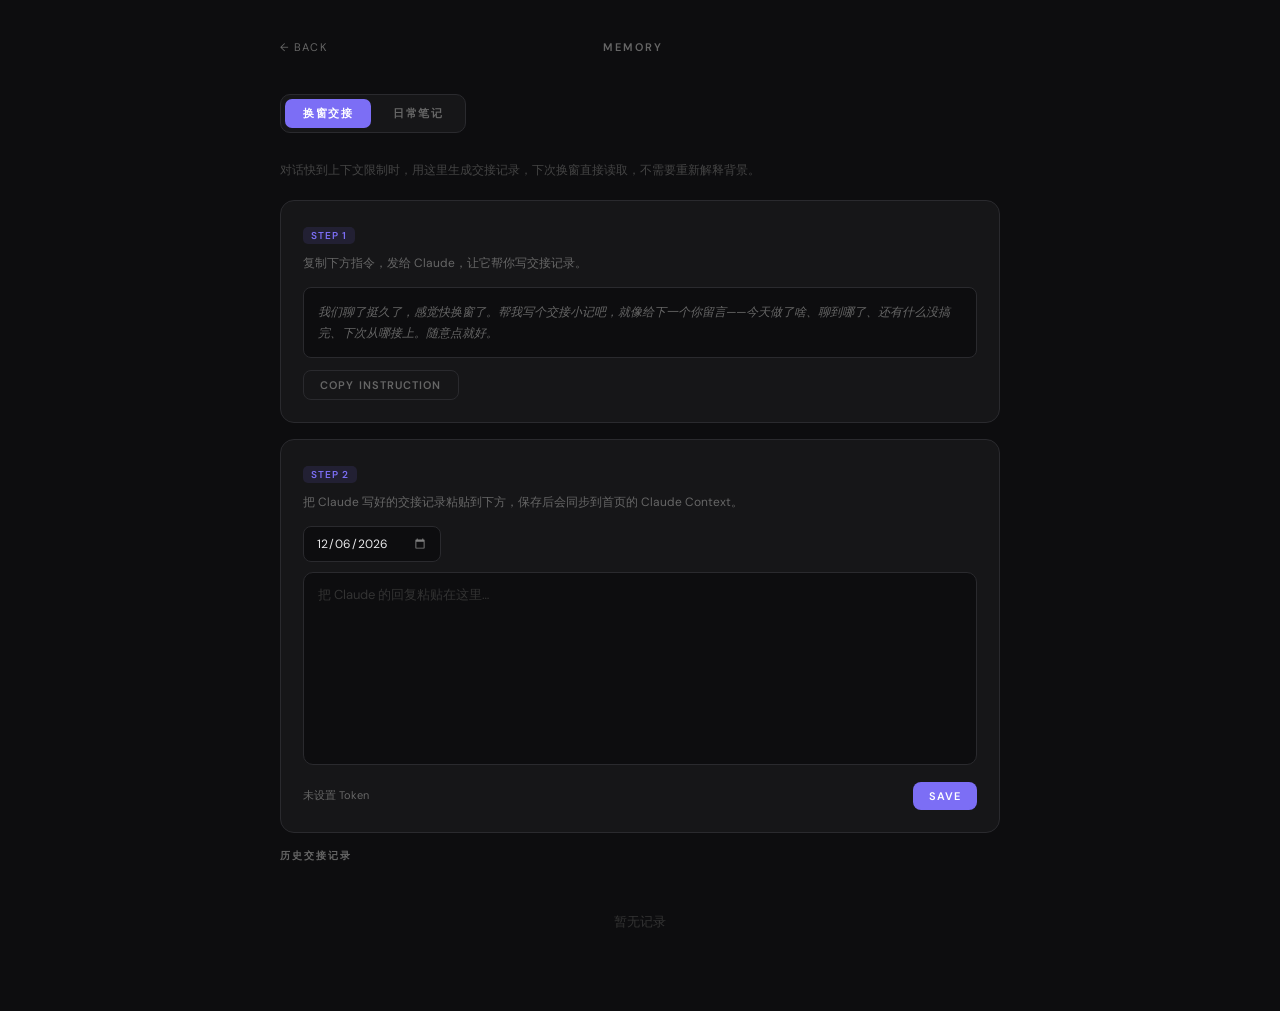
==== commit f7383f8e: "memory: add caching, fix date input, casual handoff template" ====
--- a/memory.html
+++ b/memory.html
@@ -4,6 +4,8 @@
 <meta charset="UTF-8">
 <meta name="viewport" content="width=device-width, initial-scale=1.0">
 <title>MEMORY — Context Handoff</title>
+<link rel="preconnect" href="https://fonts.googleapis.com">
+<link rel="preconnect" href="https://fonts.gstatic.com" crossorigin>
 <link href="https://fonts.googleapis.com/css2?family=DM+Sans:wght@300;400;500;600&display=swap" rel="stylesheet">
 <style>
   *, *::before, *::after { box-sizing: border-box; margin: 0; padding: 0; }
@@ -13,29 +15,31 @@
     --accent: #7c6ef5; --accent-dim: rgba(124,110,245,0.12);
     --green: #4ade80; --red: #f87171; --amber: #fbbf24;
   }
-  body { font-family: 'DM Sans', sans-serif; background: var(--bg); color: var(--text); min-height: 100vh; padding: 40px 24px; }
+  body { font-family: 'DM Sans', -apple-system, BlinkMacSystemFont, sans-serif; background: var(--bg); color: var(--text); min-height: 100vh; padding: 40px 24px; }
   .header { max-width: 720px; margin: 0 auto 40px; display: flex; justify-content: space-between; align-items: center; }
   .back { font-size: 11px; color: var(--muted); text-decoration: none; letter-spacing: 0.1em; }
   .back:hover { color: var(--text); }
   .page-title { font-size: 11px; font-weight: 600; letter-spacing: 0.18em; color: var(--muted); text-transform: uppercase; }
   .main { max-width: 720px; margin: 0 auto; }
-
   .tabs { display: flex; gap: 4px; margin-bottom: 28px; background: var(--surface); border: 1px solid var(--border); border-radius: 10px; padding: 4px; width: fit-content; }
   .tab-btn { font-size: 11px; font-weight: 600; letter-spacing: 0.14em; text-transform: uppercase; padding: 7px 18px; border-radius: 7px; border: none; background: transparent; color: var(--muted); cursor: pointer; font-family: inherit; transition: all 0.15s; }
   .tab-btn.active { background: var(--accent); color: #fff; }
   .tab-btn:not(.active):hover { color: var(--text); }
   .tab-panel { display: none; }
   .tab-panel.active { display: block; }
-
-  .section-label { font-size: 10px; font-weight: 600; letter-spacing: 0.2em; color: var(--muted); text-transform: uppercase; margin-bottom: 8px; }
-  .section-hint { font-size: 12px; color: #444; line-height: 1.6; margin-bottom: 16px; }
+  .section-hint { font-size: 12px; color: #444; line-height: 1.6; margin-bottom: 20px; }
   .panel { background: var(--surface); border: 1px solid var(--border); border-radius: 14px; padding: 22px; margin-bottom: 16px; }
   .step-num { display: inline-block; font-size: 10px; font-weight: 600; letter-spacing: 0.1em; color: var(--accent); background: var(--accent-dim); border-radius: 5px; padding: 2px 8px; margin-bottom: 10px; }
   .step-desc { font-size: 12px; color: var(--muted); line-height: 1.6; margin-bottom: 14px; }
-
   .copy-template { background: var(--bg); border: 1px solid var(--border); border-radius: 8px; padding: 14px; font-size: 12px; color: var(--muted); line-height: 1.7; margin-bottom: 12px; font-style: italic; }
-  input[type=date] { background: var(--bg); border: 1px solid var(--border); border-radius: 8px; padding: 8px 12px; color: var(--text); font-size: 12px; font-family: inherit; outline: none; transition: border-color 0.15s; margin-bottom: 10px; }
+  input[type=date] {
+    background: var(--bg); border: 1px solid var(--border); border-radius: 8px;
+    padding: 8px 12px; color: var(--text); font-size: 12px; font-family: inherit;
+    outline: none; transition: border-color 0.15s; margin-bottom: 10px;
+    color-scheme: dark;
+  }
   input[type=date]:focus { border-color: var(--accent); }
+  input[type=date]::-webkit-calendar-picker-indicator { filter: invert(0.5); cursor: pointer; }
   textarea { width: 100%; background: var(--bg); border: 1px solid var(--border); border-radius: 10px; padding: 12px 14px; color: var(--text); font-size: 13px; font-family: inherit; outline: none; resize: none; line-height: 1.6; transition: border-color 0.15s; }
   textarea:focus { border-color: var(--accent); }
   textarea::placeholder { color: #333; }
@@ -47,11 +51,9 @@
   .btn-ghost { background: transparent; border: 1px solid var(--border); color: var(--muted); border-radius: 8px; padding: 7px 16px; font-size: 11px; font-weight: 600; letter-spacing: 0.1em; text-transform: uppercase; cursor: pointer; font-family: inherit; transition: all 0.15s; }
   .btn-ghost:hover { border-color: var(--accent); color: var(--accent); }
   .btn-ghost.copied { background: var(--green); border-color: var(--green); color: #000; }
-
   .note-box { background: rgba(251,191,36,0.05); border: 1px solid rgba(251,191,36,0.15); border-radius: 10px; padding: 12px 16px; font-size: 12px; color: #888; line-height: 1.6; margin-bottom: 20px; }
-
   .records-label { font-size: 10px; font-weight: 600; letter-spacing: 0.2em; color: var(--muted); text-transform: uppercase; margin-bottom: 10px; }
-  .sync-status { font-size: 11px; color: var(--muted); margin-bottom: 10px; min-height: 16px; }
+  .sync-status { font-size: 11px; color: var(--muted); min-height: 16px; }
   .entries { display: flex; flex-direction: column; gap: 10px; }
   .entry { background: var(--surface); border: 1px solid var(--border); border-radius: 12px; padding: 18px 20px; }
   .entry-header { display: flex; justify-content: space-between; align-items: center; margin-bottom: 10px; }
@@ -75,20 +77,17 @@
     <button class="tab-btn" onclick="switchTab('journal')">日常笔记</button>
   </div>
 
-  <!-- HANDOFF TAB -->
   <div class="tab-panel active" id="tab-handoff">
     <div class="section-hint">对话快到上下文限制时，用这里生成交接记录，下次换窗直接读取，不需要重新解释背景。</div>
-
     <div class="panel">
       <div class="step-num">STEP 1</div>
       <div class="step-desc">复制下方指令，发给 Claude，让它帮你写交接记录。</div>
-      <div class="copy-template" id="handoff-template">我们的对话快到上下文限制了，请帮我写一份换窗交接记录，包含：① 这次对话的主要内容和进展 ② 还未完成的事项 ③ 下次开始时需要了解的关键信息。格式简洁清晰，方便我直接贴到 context-handoff 里。</div>
+      <div class="copy-template" id="handoff-template">我们聊了挺久了，感觉快换窗了。帮我写个交接小记吧，就像给下一个你留言——今天做了啥、聊到哪了、还有什么没搞完、下次从哪接上。随意点就好。</div>
       <button class="btn-ghost" id="copyTplBtn" onclick="copyTemplate()">COPY INSTRUCTION</button>
     </div>
-
     <div class="panel">
       <div class="step-num">STEP 2</div>
-      <div class="step-desc">把 Claude 写好的交接记录粘贴到下方，保存后会自动同步到首页的 Claude Context。</div>
+      <div class="step-desc">把 Claude 写好的交接记录粘贴到下方，保存后会同步到首页的 Claude Context。</div>
       <input type="date" id="h-date">
       <textarea id="h-content" rows="8" placeholder="把 Claude 的回复粘贴在这里…"></textarea>
       <div class="row">
@@ -96,16 +95,13 @@
         <button class="btn" id="h-save-btn" onclick="addHandoff()">SAVE</button>
       </div>
     </div>
-
     <div class="records-label">历史交接记录</div>
     <div class="entries" id="handoff-list"><div class="empty">暂无记录</div></div>
   </div>
 
-  <!-- JOURNAL TAB -->
   <div class="tab-panel" id="tab-journal">
-    <div class="section-hint">用来记录你自己想留存的日常内容，和 Claude 无关，不会出现在首页的 Claude Context 里。</div>
-    <div class="note-box">和 Ombre Brain 的 Grow（写日记）有什么区别？<br>Grow 存的是给克看的记忆，存在 Ombre Brain 里；这里的笔记是你自己的，存在 GitHub 里，只有你能看。</div>
-
+    <div class="section-hint">用来记录你自己想留存的日常内容，不会出现在首页的 Claude Context 里。</div>
+    <div class="note-box">和 Ombre Brain 的 Grow 有什么区别？Grow 存的是给克看的记忆，存在 Ombre Brain 里；这里的笔记是你自己的，存在 GitHub 里，只有你能看。</div>
     <div class="panel">
       <input type="date" id="j-date">
       <textarea id="j-text" rows="6" placeholder="今天发生了什么、想记录什么…"></textarea>
@@ -114,7 +110,6 @@
         <button class="btn" id="j-save-btn" onclick="addJournal()">SAVE</button>
       </div>
     </div>
-
     <div class="records-label">历史笔记</div>
     <div class="entries" id="journal-list"><div class="empty">暂无记录</div></div>
   </div>
@@ -122,7 +117,7 @@
 
 <script>
 const OWNER = 'webkit1005-collab', REPO = 'context-handoff', API = 'https://api.github.com';
-const PATH = 'data/memories.json';
+const PATH = 'data/memories.json', CACHE_KEY = 'ch_memory_data';
 function getToken() { return localStorage.getItem('ch_token'); }
 function setStatus(id, msg) { document.getElementById(id).textContent = msg; }
 
@@ -139,24 +134,34 @@
 }
 
 function copyTemplate() {
-  const text = document.getElementById('handoff-template').textContent;
-  navigator.clipboard.writeText(text);
+  navigator.clipboard.writeText(document.getElementById('handoff-template').textContent);
   const btn = document.getElementById('copyTplBtn');
   btn.textContent = 'COPIED'; btn.classList.add('copied');
   setTimeout(() => { btn.textContent = 'COPY INSTRUCTION'; btn.classList.remove('copied'); }, 1400);
 }
 
 async function load() {
-  const t = getToken(); if (!t) { setStatus('h-status','未设置 Token'); return; }
+  const cached = localStorage.getItem(CACHE_KEY);
+  if (cached) {
+    try {
+      const c = JSON.parse(cached);
+      data = { handoffs: c.handoffs||[], journal: c.journal||[] };
+      fileSha = c._sha || null;
+      render();
+    } catch {}
+  }
+  const t = getToken();
+  if (!t) { setStatus('h-status', '未设置 Token'); return; }
   try {
     const r = await fetch(`${API}/repos/${OWNER}/${REPO}/contents/${PATH}`, { headers: { Authorization: `token ${t}` } });
-    if (r.status === 404) { data = { handoffs: [], journal: [] }; fileSha = null; render(); return; }
+    if (r.status === 404) { data = { handoffs: [], journal: [] }; fileSha = null; localStorage.setItem(CACHE_KEY, JSON.stringify(data)); render(); return; }
     if (!r.ok) throw new Error();
     const j = await r.json(); fileSha = j.sha;
     const parsed = JSON.parse(atob(j.content.replace(/\n/g,'')));
-    data = { handoffs: parsed.handoffs || [], journal: parsed.journal || [] };
+    data = { handoffs: parsed.handoffs||[], journal: parsed.journal||[] };
+    localStorage.setItem(CACHE_KEY, JSON.stringify({...data, _sha: fileSha}));
     render();
-  } catch { setStatus('h-status','加载失败'); }
+  } catch { if (!cached) setStatus('h-status', '加载失败'); }
 }
 
 async function persist(msg) {
@@ -166,62 +171,44 @@
   const r = await fetch(`${API}/repos/${OWNER}/${REPO}/contents/${PATH}`, {
     method: 'PUT', headers: { Authorization: `token ${t}`, 'Content-Type': 'application/json' }, body: JSON.stringify(body)
   });
-  if (r.ok) { const j = await r.json(); fileSha = j.content.sha; return true; }
+  if (r.ok) { const j = await r.json(); fileSha = j.content.sha; localStorage.setItem(CACHE_KEY, JSON.stringify({...data, _sha: fileSha})); return true; }
   return false;
 }
 
 async function addHandoff() {
-  const content = document.getElementById('h-content').value.trim();
-  const date = document.getElementById('h-date').value;
+  const content = document.getElementById('h-content').value.trim(), date = document.getElementById('h-date').value;
   if (!content) return;
-  const btn = document.getElementById('h-save-btn');
-  btn.disabled = true; btn.textContent = '…';
+  const btn = document.getElementById('h-save-btn'); btn.disabled = true; btn.textContent = '…';
   data.handoffs.unshift({ id: Date.now(), date, content });
   setStatus('h-status','保存中…');
   const ok = await persist('add handoff');
-  if (ok) {
-    document.getElementById('h-content').value = '';
-    setStatus('h-status','');
-    btn.textContent = 'SAVED'; btn.classList.add('success');
-    setTimeout(() => { btn.textContent = 'SAVE'; btn.classList.remove('success'); btn.disabled = false; }, 1200);
-    render();
-  } else { data.handoffs.shift(); setStatus('h-status','保存失败'); btn.textContent = 'SAVE'; btn.disabled = false; }
+  if (ok) { document.getElementById('h-content').value = ''; setStatus('h-status',''); btn.textContent='SAVED'; btn.classList.add('success'); setTimeout(()=>{btn.textContent='SAVE';btn.classList.remove('success');btn.disabled=false;},1200); render(); }
+  else { data.handoffs.shift(); setStatus('h-status','保存失败'); btn.textContent='SAVE'; btn.disabled=false; }
 }
 
 async function addJournal() {
-  const text = document.getElementById('j-text').value.trim();
-  const date = document.getElementById('j-date').value;
+  const text = document.getElementById('j-text').value.trim(), date = document.getElementById('j-date').value;
   if (!text) return;
-  const btn = document.getElementById('j-save-btn');
-  btn.disabled = true; btn.textContent = '…';
+  const btn = document.getElementById('j-save-btn'); btn.disabled = true; btn.textContent = '…';
   data.journal.unshift({ id: Date.now(), date, text });
   setStatus('j-status','保存中…');
   const ok = await persist('add journal');
-  if (ok) {
-    document.getElementById('j-text').value = '';
-    setStatus('j-status','');
-    btn.textContent = 'SAVED'; btn.classList.add('success');
-    setTimeout(() => { btn.textContent = 'SAVE'; btn.classList.remove('success'); btn.disabled = false; }, 1200);
-    render();
-  } else { data.journal.shift(); setStatus('j-status','保存失败'); btn.textContent = 'SAVE'; btn.disabled = false; }
+  if (ok) { document.getElementById('j-text').value = ''; setStatus('j-status',''); btn.textContent='SAVED'; btn.classList.add('success'); setTimeout(()=>{btn.textContent='SAVE';btn.classList.remove('success');btn.disabled=false;},1200); render(); }
+  else { data.journal.shift(); setStatus('j-status','保存失败'); btn.textContent='SAVE'; btn.disabled=false; }
 }
 
 async function delEntry(type, id) {
-  const arr = data[type];
-  const idx = arr.findIndex(x => x.id === id);
-  if (idx === -1) return;
-  const removed = arr.splice(idx, 1)[0];
-  const ok = await persist('delete entry');
-  if (!ok) arr.splice(idx, 0, removed);
-  render();
+  const arr = data[type], idx = arr.findIndex(x=>x.id===id); if(idx===-1)return;
+  const removed = arr.splice(idx,1)[0];
+  const ok = await persist('delete entry'); if(!ok) arr.splice(idx,0,removed); render();
 }
 
 function render() {
   document.getElementById('handoff-list').innerHTML = data.handoffs.length
-    ? data.handoffs.map(h => `<div class="entry"><div class="entry-header"><div class="entry-date">${h.date}</div><button class="del-btn" onclick="delEntry('handoffs',${h.id})">×</button></div><div class="entry-text">${(h.content||'').replace(/</g,'&lt;')}</div></div>`).join('')
+    ? data.handoffs.map(h=>`<div class="entry"><div class="entry-header"><div class="entry-date">${h.date}</div><button class="del-btn" onclick="delEntry('handoffs',${h.id})">×</button></div><div class="entry-text">${(h.content||'').replace(/</g,'&lt;')}</div></div>`).join('')
     : '<div class="empty">暂无记录</div>';
   document.getElementById('journal-list').innerHTML = data.journal.length
-    ? data.journal.map(j => `<div class="entry"><div class="entry-header"><div class="entry-date">${j.date}</div><button class="del-btn" onclick="delEntry('journal',${j.id})">×</button></div><div class="entry-text">${(j.text||'').replace(/</g,'&lt;')}</div></div>`).join('')
+    ? data.journal.map(j=>`<div class="entry"><div class="entry-header"><div class="entry-date">${j.date}</div><button class="del-btn" onclick="delEntry('journal',${j.id})">×</button></div><div class="entry-text">${(j.text||'').replace(/</g,'&lt;')}</div></div>`).join('')
     : '<div class="empty">暂无记录</div>';
 }
 
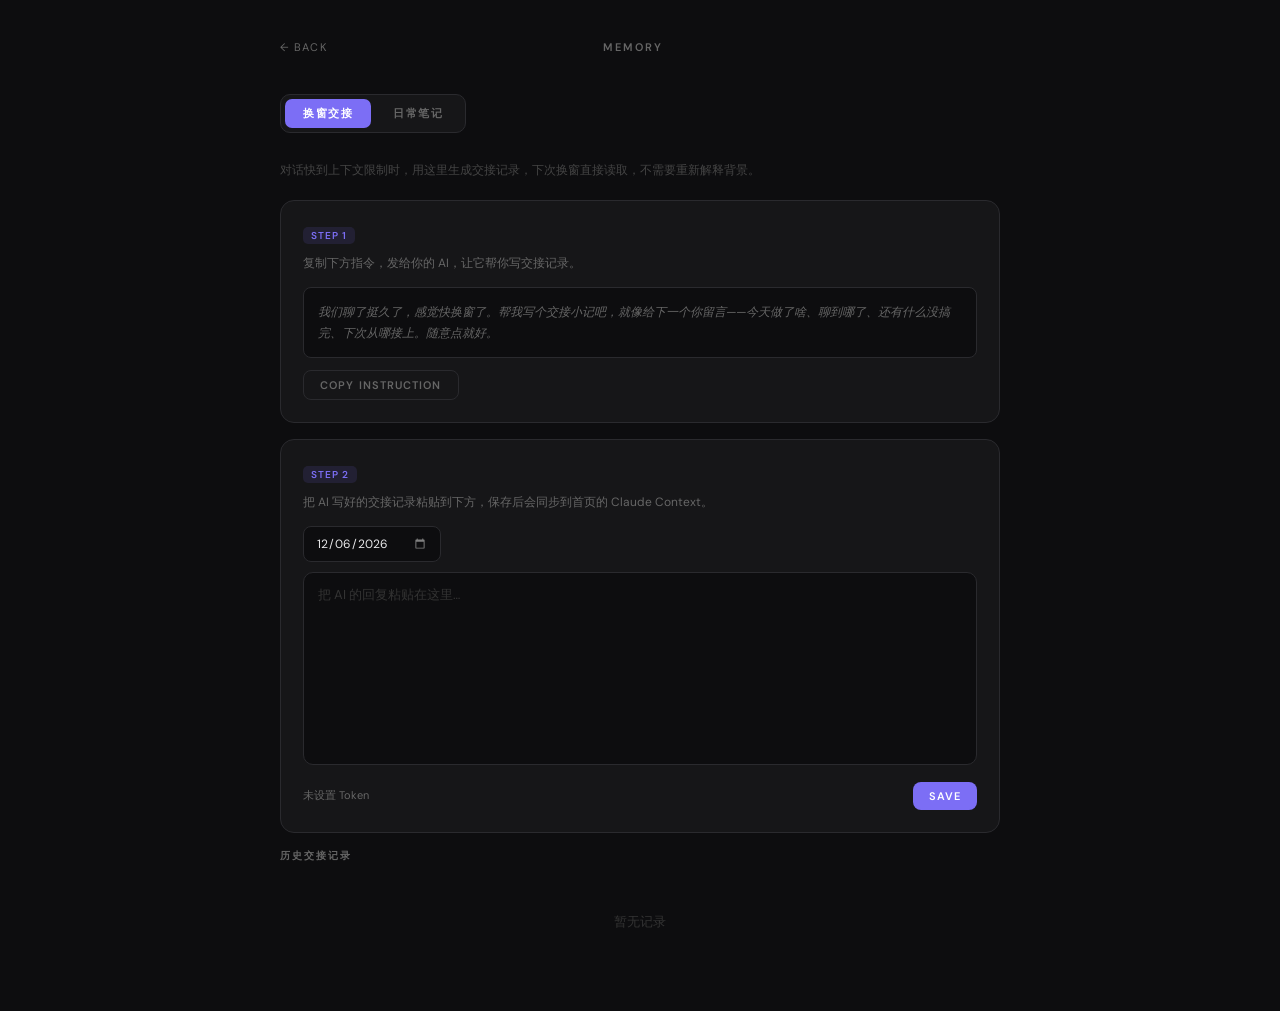
==== commit 4c7e04b8: "replace Claude references with AI in memory.html" ====
--- a/memory.html
+++ b/memory.html
@@ -81,15 +81,15 @@
     <div class="section-hint">对话快到上下文限制时，用这里生成交接记录，下次换窗直接读取，不需要重新解释背景。</div>
     <div class="panel">
       <div class="step-num">STEP 1</div>
-      <div class="step-desc">复制下方指令，发给 Claude，让它帮你写交接记录。</div>
+      <div class="step-desc">复制下方指令，发给你的 AI，让它帮你写交接记录。</div>
       <div class="copy-template" id="handoff-template">我们聊了挺久了，感觉快换窗了。帮我写个交接小记吧，就像给下一个你留言——今天做了啥、聊到哪了、还有什么没搞完、下次从哪接上。随意点就好。</div>
       <button class="btn-ghost" id="copyTplBtn" onclick="copyTemplate()">COPY INSTRUCTION</button>
     </div>
     <div class="panel">
       <div class="step-num">STEP 2</div>
-      <div class="step-desc">把 Claude 写好的交接记录粘贴到下方，保存后会同步到首页的 Claude Context。</div>
+      <div class="step-desc">把 AI 写好的交接记录粘贴到下方，保存后会同步到首页的 Claude Context。</div>
       <input type="date" id="h-date">
-      <textarea id="h-content" rows="8" placeholder="把 Claude 的回复粘贴在这里…"></textarea>
+      <textarea id="h-content" rows="8" placeholder="把 AI 的回复粘贴在这里…"></textarea>
       <div class="row">
         <div class="sync-status" id="h-status"></div>
         <button class="btn" id="h-save-btn" onclick="addHandoff()">SAVE</button>
@@ -101,7 +101,7 @@
 
   <div class="tab-panel" id="tab-journal">
     <div class="section-hint">用来记录你自己想留存的日常内容，不会出现在首页的 Claude Context 里。</div>
-    <div class="note-box">和 Ombre Brain 的 Grow 有什么区别？Grow 存的是给克看的记忆，存在 Ombre Brain 里；这里的笔记是你自己的，存在 GitHub 里，只有你能看。</div>
+    <div class="note-box">和 Ombre Brain 的 Grow 有什么区别？Grow 存的是给 AI 看的记忆，存在 Ombre Brain 里；这里的笔记是你自己的，存在 GitHub 里，只有你能看。</div>
     <div class="panel">
       <input type="date" id="j-date">
       <textarea id="j-text" rows="6" placeholder="今天发生了什么、想记录什么…"></textarea>
@@ -157,7 +157,7 @@
     if (r.status === 404) { data = { handoffs: [], journal: [] }; fileSha = null; localStorage.setItem(CACHE_KEY, JSON.stringify(data)); render(); return; }
     if (!r.ok) throw new Error();
     const j = await r.json(); fileSha = j.sha;
-    const parsed = JSON.parse(atob(j.content.replace(/\n/g,'')));
+    const parsed = JSON.parse(decodeURIComponent(escape(atob(j.content.replace(/\n/g,'')))));
     data = { handoffs: parsed.handoffs||[], journal: parsed.journal||[] };
     localStorage.setItem(CACHE_KEY, JSON.stringify({...data, _sha: fileSha}));
     render();
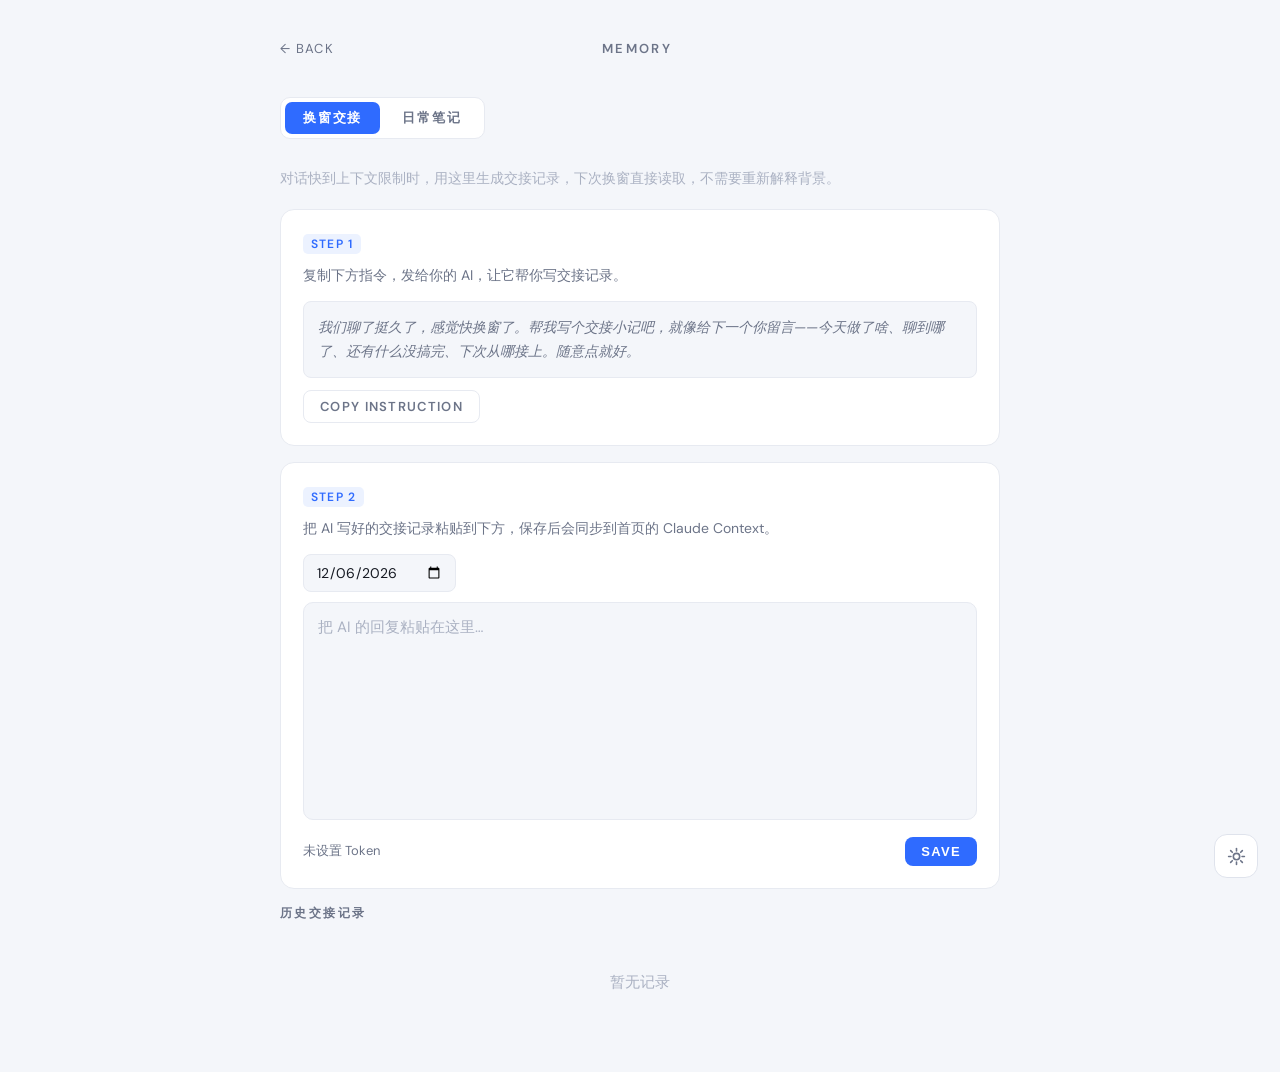
==== commit ee0a389b: "redesign: memory.html" ====
--- a/memory.html
+++ b/memory.html
@@ -7,62 +7,57 @@
 <link rel="preconnect" href="https://fonts.googleapis.com">
 <link rel="preconnect" href="https://fonts.gstatic.com" crossorigin>
 <link href="https://fonts.googleapis.com/css2?family=DM+Sans:wght@300;400;500;600&display=swap" rel="stylesheet">
+<link rel="stylesheet" href="theme.css">
+<script src="theme.js"></script>
 <style>
   *, *::before, *::after { box-sizing: border-box; margin: 0; padding: 0; }
-  :root {
-    --bg: #0d0d0f; --surface: #161618; --surface2: #1e1e21;
-    --border: #2a2a2e; --text: #e8e8ea; --muted: #666;
-    --accent: #7c6ef5; --accent-dim: rgba(124,110,245,0.12);
-    --green: #4ade80; --red: #f87171; --amber: #fbbf24;
-  }
   body { font-family: 'DM Sans', -apple-system, BlinkMacSystemFont, sans-serif; background: var(--bg); color: var(--text); min-height: 100vh; padding: 40px 24px; }
   .header { max-width: 720px; margin: 0 auto 40px; display: flex; justify-content: space-between; align-items: center; }
-  .back { font-size: 11px; color: var(--muted); text-decoration: none; letter-spacing: 0.1em; }
+  .back { font-size: calc(11px + var(--fz)); color: var(--muted); text-decoration: none; letter-spacing: 0.1em; }
   .back:hover { color: var(--text); }
-  .page-title { font-size: 11px; font-weight: 600; letter-spacing: 0.18em; color: var(--muted); text-transform: uppercase; }
+  .page-title { font-size: calc(11px + var(--fz)); font-weight: 600; letter-spacing: 0.18em; color: var(--muted); text-transform: uppercase; }
   .main { max-width: 720px; margin: 0 auto; }
   .tabs { display: flex; gap: 4px; margin-bottom: 28px; background: var(--surface); border: 1px solid var(--border); border-radius: 10px; padding: 4px; width: fit-content; }
-  .tab-btn { font-size: 11px; font-weight: 600; letter-spacing: 0.14em; text-transform: uppercase; padding: 7px 18px; border-radius: 7px; border: none; background: transparent; color: var(--muted); cursor: pointer; font-family: inherit; transition: all 0.15s; }
+  .tab-btn { font-size: calc(11px + var(--fz)); font-weight: 600; letter-spacing: 0.14em; text-transform: uppercase; padding: 7px 18px; border-radius: 7px; border: none; background: transparent; color: var(--muted); cursor: pointer; font-family: inherit; transition: all 0.15s; }
   .tab-btn.active { background: var(--accent); color: #fff; }
   .tab-btn:not(.active):hover { color: var(--text); }
   .tab-panel { display: none; }
   .tab-panel.active { display: block; }
-  .section-hint { font-size: 12px; color: #444; line-height: 1.6; margin-bottom: 20px; }
-  .panel { background: var(--surface); border: 1px solid var(--border); border-radius: 14px; padding: 22px; margin-bottom: 16px; }
-  .step-num { display: inline-block; font-size: 10px; font-weight: 600; letter-spacing: 0.1em; color: var(--accent); background: var(--accent-dim); border-radius: 5px; padding: 2px 8px; margin-bottom: 10px; }
-  .step-desc { font-size: 12px; color: var(--muted); line-height: 1.6; margin-bottom: 14px; }
-  .copy-template { background: var(--bg); border: 1px solid var(--border); border-radius: 8px; padding: 14px; font-size: 12px; color: var(--muted); line-height: 1.7; margin-bottom: 12px; font-style: italic; }
+  .section-hint { font-size: calc(12px + var(--fz)); color: var(--faint); line-height: 1.6; margin-bottom: 20px; }
+  .panel { background: var(--surface); border: 1px solid var(--border); border-radius: 14px; padding: 22px; margin-bottom: 16px; box-shadow: var(--shadow); }
+  .step-num { display: inline-block; font-size: calc(10px + var(--fz)); font-weight: 600; letter-spacing: 0.1em; color: var(--accent); background: var(--accent-dim); border-radius: 5px; padding: 2px 8px; margin-bottom: 10px; }
+  .step-desc { font-size: calc(12px + var(--fz)); color: var(--muted); line-height: 1.6; margin-bottom: 14px; }
+  .copy-template { background: var(--bg); border: 1px solid var(--border); border-radius: 8px; padding: 14px; font-size: calc(12px + var(--fz)); color: var(--muted); line-height: 1.7; margin-bottom: 12px; font-style: italic; }
   input[type=date] {
     background: var(--bg); border: 1px solid var(--border); border-radius: 8px;
-    padding: 8px 12px; color: var(--text); font-size: 12px; font-family: inherit;
+    padding: 8px 12px; color: var(--text); font-size: calc(12px + var(--fz)); font-family: inherit;
     outline: none; transition: border-color 0.15s; margin-bottom: 10px;
-    color-scheme: dark;
   }
   input[type=date]:focus { border-color: var(--accent); }
-  input[type=date]::-webkit-calendar-picker-indicator { filter: invert(0.5); cursor: pointer; }
-  textarea { width: 100%; background: var(--bg); border: 1px solid var(--border); border-radius: 10px; padding: 12px 14px; color: var(--text); font-size: 13px; font-family: inherit; outline: none; resize: none; line-height: 1.6; transition: border-color 0.15s; }
+  input[type=date]::-webkit-calendar-picker-indicator { cursor: pointer; }
+  textarea { width: 100%; background: var(--bg); border: 1px solid var(--border); border-radius: 10px; padding: 12px 14px; color: var(--text); font-size: calc(13px + var(--fz)); font-family: inherit; outline: none; resize: none; line-height: 1.6; transition: border-color 0.15s; }
   textarea:focus { border-color: var(--accent); }
-  textarea::placeholder { color: #333; }
+  textarea::placeholder { color: var(--faint); }
   .row { display: flex; justify-content: space-between; align-items: center; margin-top: 12px; }
-  .btn { background: var(--accent); color: #fff; border: none; border-radius: 8px; padding: 7px 16px; font-size: 11px; font-weight: 600; letter-spacing: 0.1em; text-transform: uppercase; cursor: pointer; font-family: inherit; transition: opacity 0.15s; }
-  .btn:hover { opacity: 0.85; }
+  .btn { background: var(--accent); color: #fff; border: none; border-radius: 8px; padding: 7px 16px; font-size: calc(11px + var(--fz)); font-weight: 600; letter-spacing: 0.1em; text-transform: uppercase; cursor: pointer; transition: transform 0.15s, box-shadow 0.15s; }
+  .btn:hover { transform: translateY(1px); box-shadow: var(--press-shadow); }
+  .btn:disabled { opacity: 0.4; cursor: not-allowed; }
   .btn.success { background: var(--green); color: #000; }
-  .btn:disabled { opacity: 0.4; cursor: not-allowed; }
-  .btn-ghost { background: transparent; border: 1px solid var(--border); color: var(--muted); border-radius: 8px; padding: 7px 16px; font-size: 11px; font-weight: 600; letter-spacing: 0.1em; text-transform: uppercase; cursor: pointer; font-family: inherit; transition: all 0.15s; }
+  .btn-ghost { background: transparent; border: 1px solid var(--border); color: var(--muted); border-radius: 8px; padding: 7px 16px; font-size: calc(11px + var(--fz)); font-weight: 600; letter-spacing: 0.1em; text-transform: uppercase; cursor: pointer; font-family: inherit; transition: all 0.15s; }
   .btn-ghost:hover { border-color: var(--accent); color: var(--accent); }
   .btn-ghost.copied { background: var(--green); border-color: var(--green); color: #000; }
-  .note-box { background: rgba(251,191,36,0.05); border: 1px solid rgba(251,191,36,0.15); border-radius: 10px; padding: 12px 16px; font-size: 12px; color: #888; line-height: 1.6; margin-bottom: 20px; }
-  .records-label { font-size: 10px; font-weight: 600; letter-spacing: 0.2em; color: var(--muted); text-transform: uppercase; margin-bottom: 10px; }
-  .sync-status { font-size: 11px; color: var(--muted); min-height: 16px; }
+  .note-box { background: var(--amber-dim); border: 1px solid var(--amber-line); border-radius: 10px; padding: 12px 16px; font-size: calc(12px + var(--fz)); color: var(--muted); line-height: 1.6; margin-bottom: 20px; }
+  .records-label { font-size: calc(10px + var(--fz)); font-weight: 600; letter-spacing: 0.2em; color: var(--muted); text-transform: uppercase; margin-bottom: 10px; }
+  .sync-status { font-size: calc(11px + var(--fz)); color: var(--muted); min-height: 16px; }
   .entries { display: flex; flex-direction: column; gap: 10px; }
-  .entry { background: var(--surface); border: 1px solid var(--border); border-radius: 12px; padding: 18px 20px; }
+  .entry { background: var(--surface); border: 1px solid var(--border); border-radius: 12px; padding: 18px 20px; box-shadow: var(--shadow); }
   .entry-header { display: flex; justify-content: space-between; align-items: center; margin-bottom: 10px; }
-  .entry-date { font-size: 10px; font-weight: 600; letter-spacing: 0.14em; color: var(--accent); text-transform: uppercase; }
-  .del-btn { background: none; border: none; color: var(--muted); font-size: 14px; cursor: pointer; padding: 0; opacity: 0; transition: opacity 0.15s, color 0.15s; }
+  .entry-date { font-size: calc(10px + var(--fz)); font-weight: 600; letter-spacing: 0.14em; color: var(--accent); text-transform: uppercase; }
+  .del-btn { background: none; border: none; color: var(--muted); font-size: calc(14px + var(--fz)); cursor: pointer; padding: 0; opacity: 0; transition: opacity 0.15s, color 0.15s; }
   .entry:hover .del-btn { opacity: 1; }
   .del-btn:hover { color: var(--red); }
-  .entry-text { font-size: 13px; color: var(--muted); line-height: 1.7; white-space: pre-wrap; }
-  .empty { font-size: 13px; color: #333; text-align: center; padding: 40px 0; }
+  .entry-text { font-size: calc(13px + var(--fz)); color: var(--muted); line-height: 1.7; white-space: pre-wrap; }
+  .empty { font-size: calc(13px + var(--fz)); color: var(--faint); text-align: center; padding: 40px 0; }
 </style>
 </head>
 <body>
--- a/theme.css
+++ b/theme.css
@@ -0,0 +1,158 @@
+/* ============================================================
+   Context Handoff — shared theme
+   Blue / white / black / gray · light + dark · 灵动简约
+   Single source of truth for every page's palette + the
+   floating theme toggle. Pages reference these tokens only.
+   ============================================================ */
+
+/* ---------- DARK (default) ---------- */
+:root,
+[data-theme="dark"] {
+  color-scheme: dark;
+
+  /* tweakable: global font-size bump (px), overridden by theme.js */
+  --fz: 2px;
+
+  /* base */
+  --bg: #0a0c10;
+  --surface: #14161d;
+  --surface2: #1c1f28;
+  --border: #232a37;
+  --border2: #2c3442;
+  --text: #e9ecf3;
+  --muted: #6f7790;
+  --faint: #474e60;
+  --faint2: #383f4f;
+
+  /* accent — blue */
+  --accent: #4a8fff;
+  --accent-dim: rgba(74,143,255,0.13);
+  --accent-line: rgba(74,143,255,0.32);
+
+  /* semantic */
+  --green: #4ade80;
+  --red: #f87171;
+  --amber: #fbbf24;
+  --amber-dim: rgba(251,191,36,0.10);
+  --amber-line: rgba(251,191,36,0.16);
+
+  /* effects */
+  --shadow: none;
+  --shadow-hover: 0 0 0 1px var(--accent-line);
+  --press-shadow: inset 0 2px 8px rgba(0,0,0,0.42);
+  --overlay: rgba(0,0,0,0.78);
+  --on-accent: #ffffff;
+
+  /* ---- todolist aliases (same palette, legacy names) ---- */
+  --blue: var(--accent);
+  --blue-dim: #1e3a6e;
+  --blue-glow: var(--accent-dim);
+  --white: var(--text);
+  --muted2: #8089a3;
+  --card-bg: #21242f;
+  --card-bg-done: #1b1d26;
+  --card-text: #dde3ef;
+  --card-meta: #6b7494;
+  --card-border: rgba(255,255,255,0.07);
+  --card-hover: rgba(220,228,242,0.14);
+  --hairline: rgba(255,255,255,0.08);
+  --urgent: #ff7040;
+  --urgent-bg: rgba(255,112,64,0.10);
+  --urgent-border: rgba(255,96,96,0.30);
+  --stats-bg: #1f222c;
+  --modal-bg: #141720;
+}
+
+/* ---------- LIGHT ---------- */
+[data-theme="light"] {
+  color-scheme: light;
+
+  --bg: #f4f6fa;
+  --surface: #ffffff;
+  --surface2: #f7f8fb;
+  --border: #e7eaf1;
+  --border2: #dfe3ec;
+  --text: #161a23;
+  --muted: #6c7488;
+  --faint: #aab1c2;
+  --faint2: #c2c7d2;
+
+  --accent: #2f6bff;
+  --accent-dim: rgba(47,107,255,0.09);
+  --accent-line: rgba(47,107,255,0.26);
+
+  --green: #16a34a;
+  --red: #e5484d;
+  --amber: #d97706;
+  --amber-dim: rgba(217,119,6,0.08);
+  --amber-line: rgba(217,119,6,0.18);
+
+  --shadow: none;
+  --shadow-hover: 0 6px 20px rgba(26,34,56,0.10);
+  --press-shadow: inset 0 2px 7px rgba(26,34,56,0.14);
+  --overlay: rgba(20,28,46,0.32);
+  --on-accent: #ffffff;
+
+  --blue: var(--accent);
+  --blue-dim: #bcd2ff;
+  --blue-glow: var(--accent-dim);
+  --white: var(--text);
+  --muted2: #6c7488;
+  --card-bg: #ffffff;
+  --card-bg-done: #f1f3f8;
+  --card-text: #1d2230;
+  --card-meta: #8a91a3;
+  --card-border: #e7eaf1;
+  --card-hover: #f7f9fc;
+  --hairline: #ebeef3;
+  --urgent: #f2683c;
+  --urgent-bg: rgba(242,104,60,0.09);
+  --urgent-border: rgba(242,104,60,0.28);
+  --stats-bg: #ffffff;
+  --modal-bg: #ffffff;
+}
+
+/* themed page background — survives host quirks via specificity */
+html[data-theme] { background: var(--bg); transition: background 0.35s ease; }
+
+/* full-viewport backdrop layer injected by theme.js (insurance) */
+.ch-bg-layer {
+  position: fixed; inset: 0; z-index: -1;
+  background: var(--bg);
+  transition: background 0.35s ease;
+  pointer-events: none;
+}
+
+/* smooth cross-fade on theme switch */
+body { transition: background 0.35s ease, color 0.35s ease; }
+
+/* ---------- floating theme toggle (injected by theme.js) ---------- */
+.ch-theme-toggle {
+  position: fixed;
+  bottom: 22px; right: 22px;
+  width: 44px; height: 44px;
+  border-radius: 13px;
+  border: 1px solid var(--border2);
+  background: var(--surface);
+  color: var(--muted);
+  cursor: pointer;
+  display: flex; align-items: center; justify-content: center;
+  z-index: 90;
+  box-shadow: var(--shadow);
+  transition: border-color 0.2s, color 0.2s, background 0.35s ease, transform 0.18s, box-shadow 0.2s;
+}
+.ch-theme-toggle:hover {
+  border-color: var(--accent);
+  color: var(--accent);
+  transform: translateY(-2px);
+  box-shadow: var(--shadow-hover);
+}
+.ch-theme-toggle:active { transform: translateY(0) scale(0.92); }
+.ch-theme-toggle svg { width: 19px; height: 19px; display: block; }
+.ch-theme-toggle .i-sun { display: none; }
+[data-theme="light"] .ch-theme-toggle .i-sun  { display: block; }
+[data-theme="light"] .ch-theme-toggle .i-moon { display: none; }
+
+@media (max-width: 520px) {
+  .ch-theme-toggle { bottom: 16px; right: 16px; width: 40px; height: 40px; }
+}
